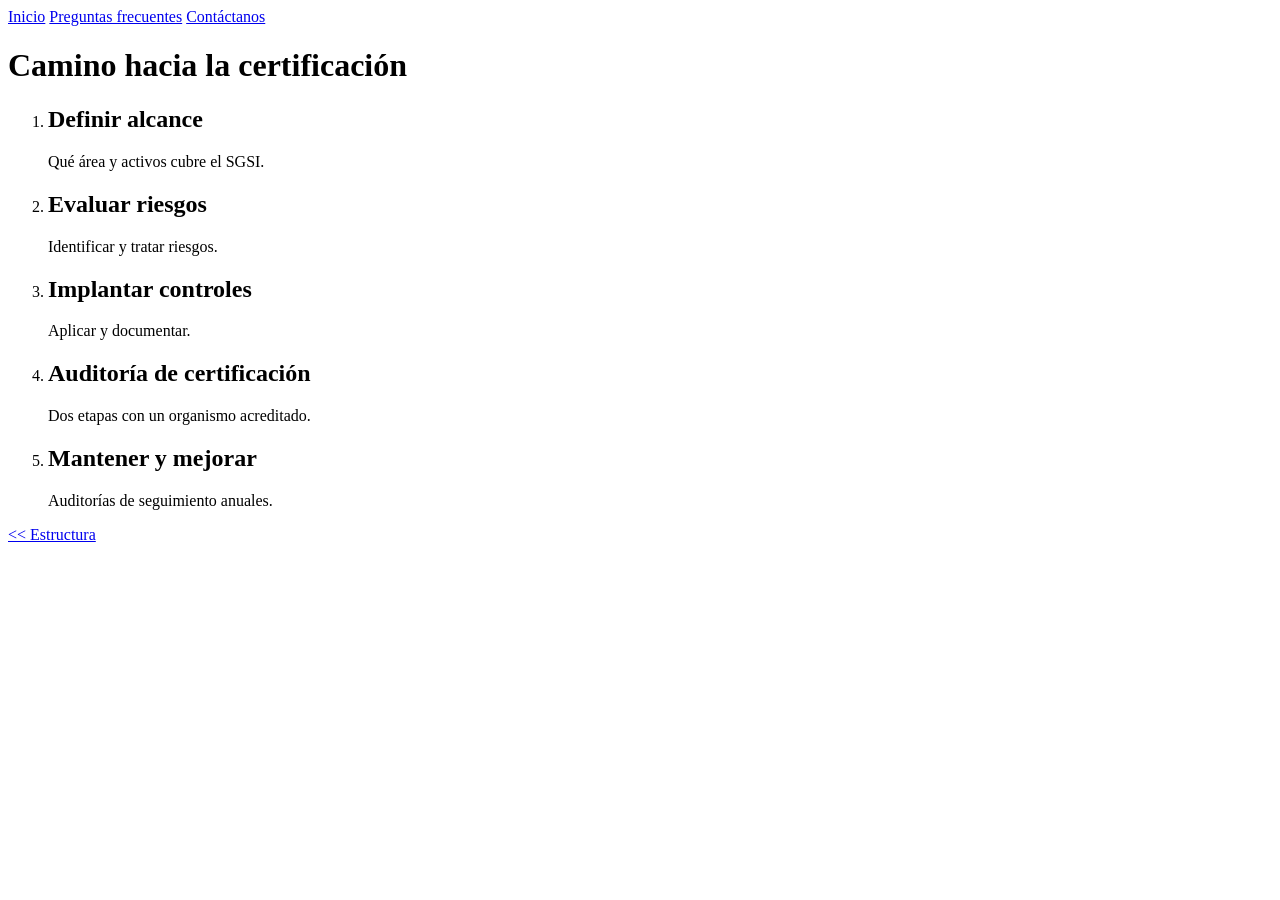
==== certificacion.html @ 2ba2bda3 "Add files via upload" ====
<!DOCTYPE html>
<html lang="es">
<head>
  <meta charset="UTF-8">
  <meta name="viewport" content="width=device-width, initial-scale=1.0">
  <title>Certificación | ISO/IEC 27001</title>
</head>
<body>
  <header>
    <nav>
      <a href="index.html">Inicio</a>
      <a href="preguntas-frecuentes.html">Preguntas frecuentes</a>
      <a href="contacto.html">Contáctanos</a>
    </nav>
  </header>

  <main>
    <h1>Camino hacia la certificación</h1>

    <ol>
      <li>
        <h2>Definir alcance</h2>
        <p>Qué área y activos cubre el SGSI.</p>
      </li>
      <li>
        <h2>Evaluar riesgos</h2>
        <p>Identificar y tratar riesgos.</p>
      </li>
      <li>
        <h2>Implantar controles</h2>
        <p>Aplicar y documentar.</p>
      </li>
      <li>
        <h2>Auditoría de certificación</h2>
        <p>Dos etapas con un organismo acreditado.</p>
      </li>
      <li>
        <h2>Mantener y mejorar</h2>
        <p>Auditorías de seguimiento anuales.</p>
      </li>
    </ol>
  </main>

  <footer>
    <a href="estructura.html">&lt;&lt; Estructura</a>
  </footer>
</body>
</html>
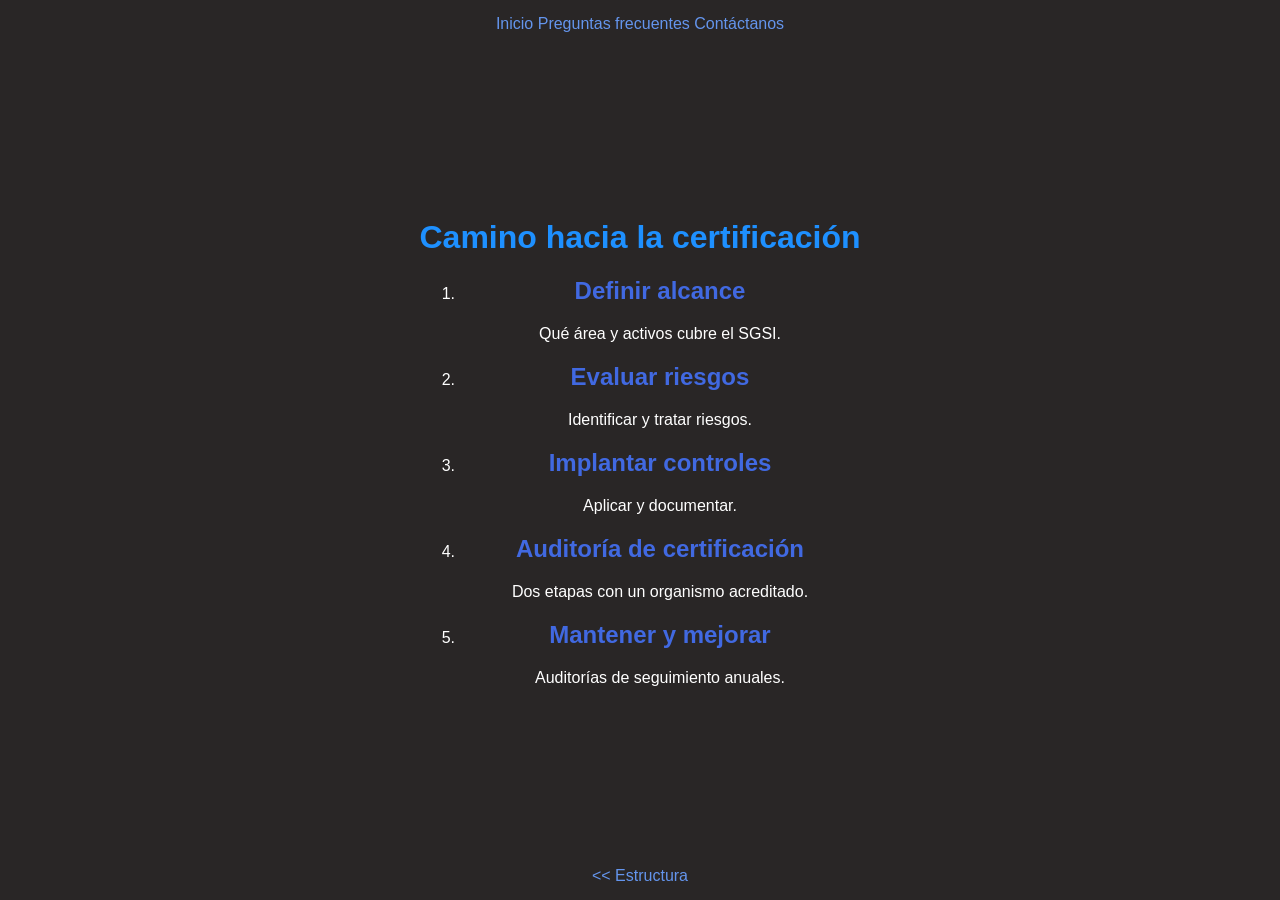
==== commit aee6cecb: "Add files via upload" ====
--- a/certificacion.html
+++ b/certificacion.html
@@ -4,6 +4,7 @@
   <meta charset="UTF-8">
   <meta name="viewport" content="width=device-width, initial-scale=1.0">
   <title>Certificación | ISO/IEC 27001</title>
+  <link rel="stylesheet" href="css\proyecto.css">
 </head>
 <body>
   <header>
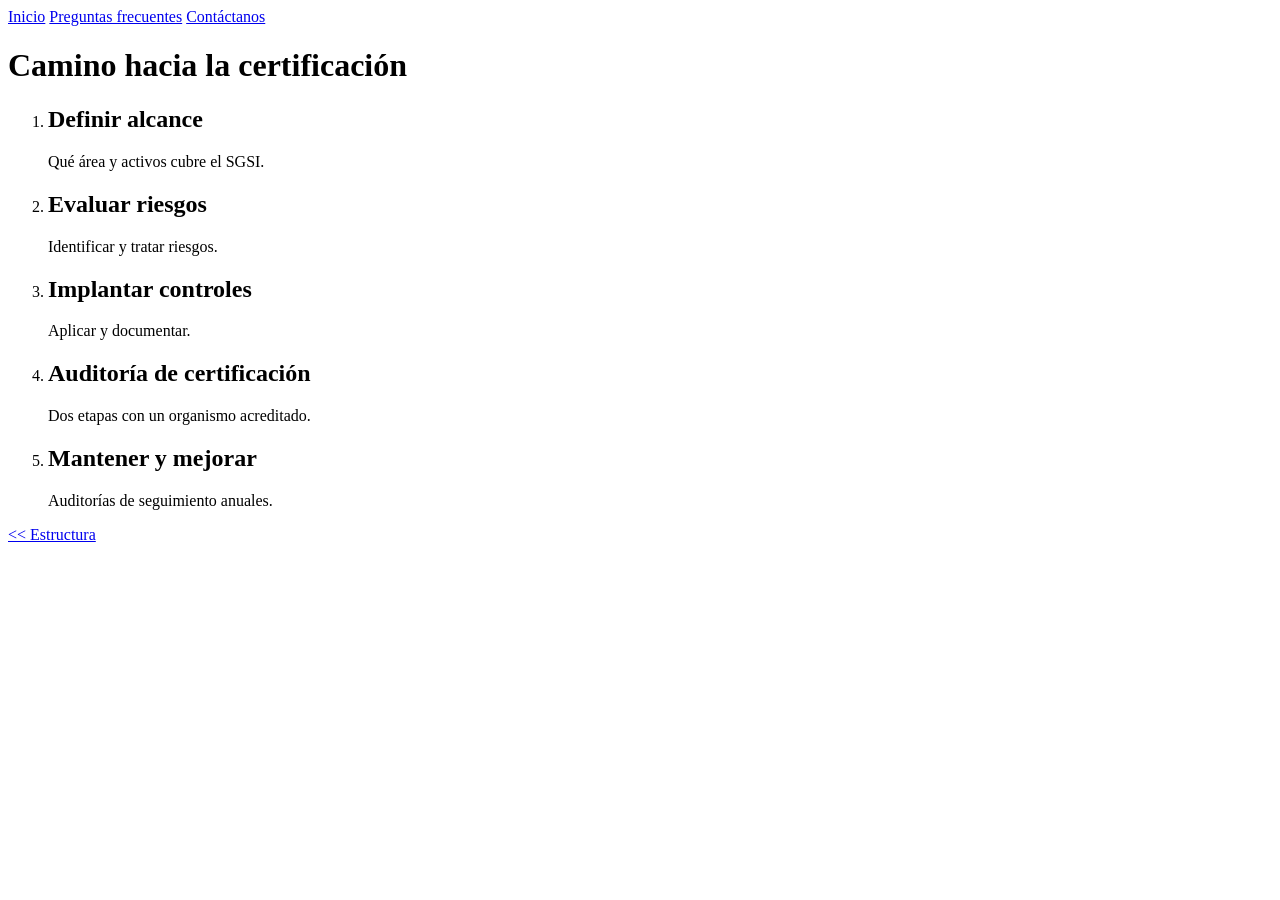
==== commit 5b6641a6: "Add files via upload" ====
--- a/certificacion.html
+++ b/certificacion.html
@@ -4,7 +4,7 @@
   <meta charset="UTF-8">
   <meta name="viewport" content="width=device-width, initial-scale=1.0">
   <title>Certificación | ISO/IEC 27001</title>
-  <link rel="stylesheet" href="css\proyecto.css">
+  <link rel="stylesheet" href="css\certificacion.css">
 </head>
 <body>
   <header>
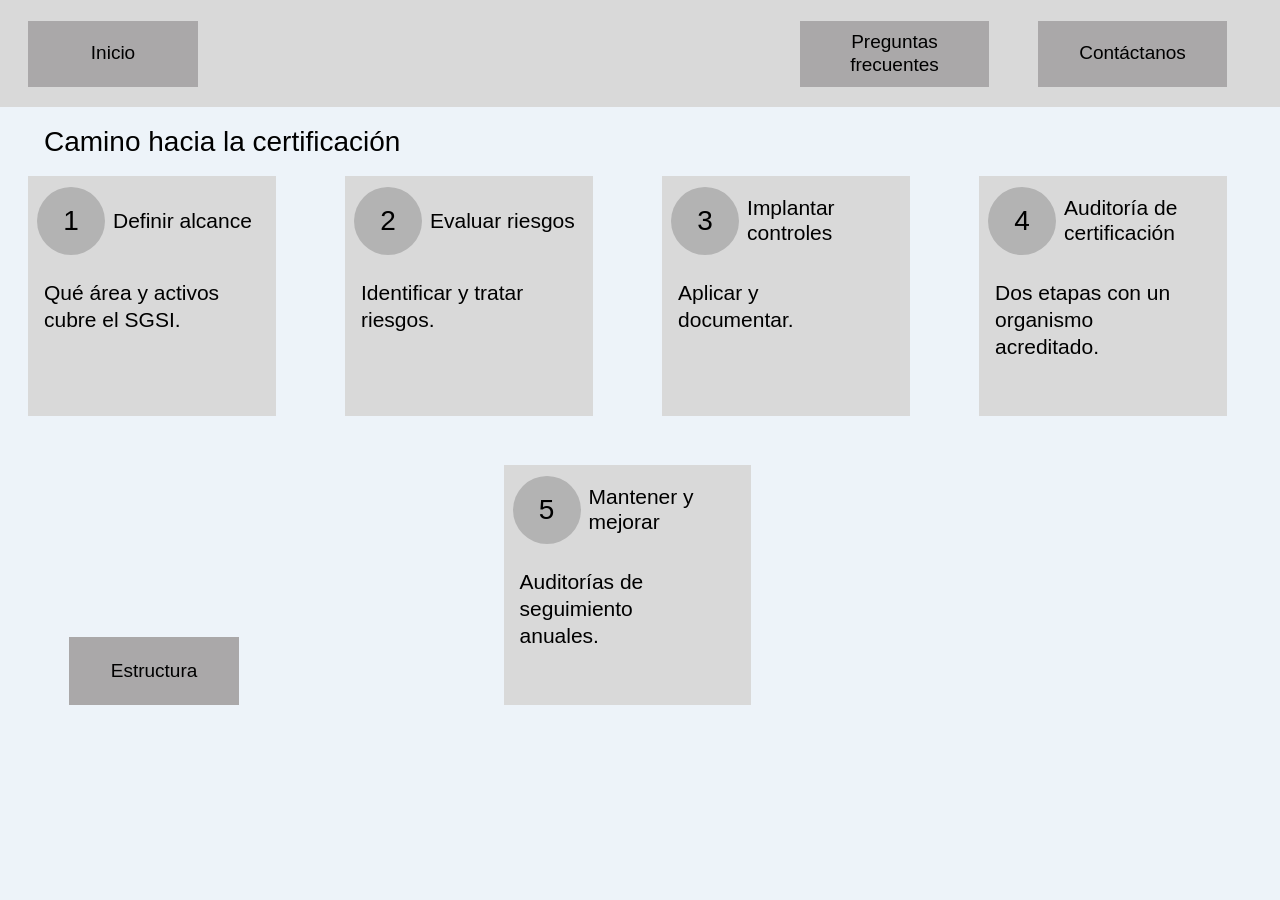
==== commit 0df2d624: "Add files via upload" ====
--- a/certificacion.html
+++ b/certificacion.html
@@ -5,6 +5,7 @@
   <meta name="viewport" content="width=device-width, initial-scale=1.0">
   <title>Certificación | ISO/IEC 27001</title>
   <link rel="stylesheet" href="css\certificacion.css">
+  <script src="javascript/script.js" defer></script>
 </head>
 <body>
   <header>
@@ -43,7 +44,7 @@
   </main>
 
   <footer>
-    <a href="estructura.html">&lt;&lt; Estructura</a>
+    <a href="estructura.html">Estructura</a>
   </footer>
 </body>
 </html>
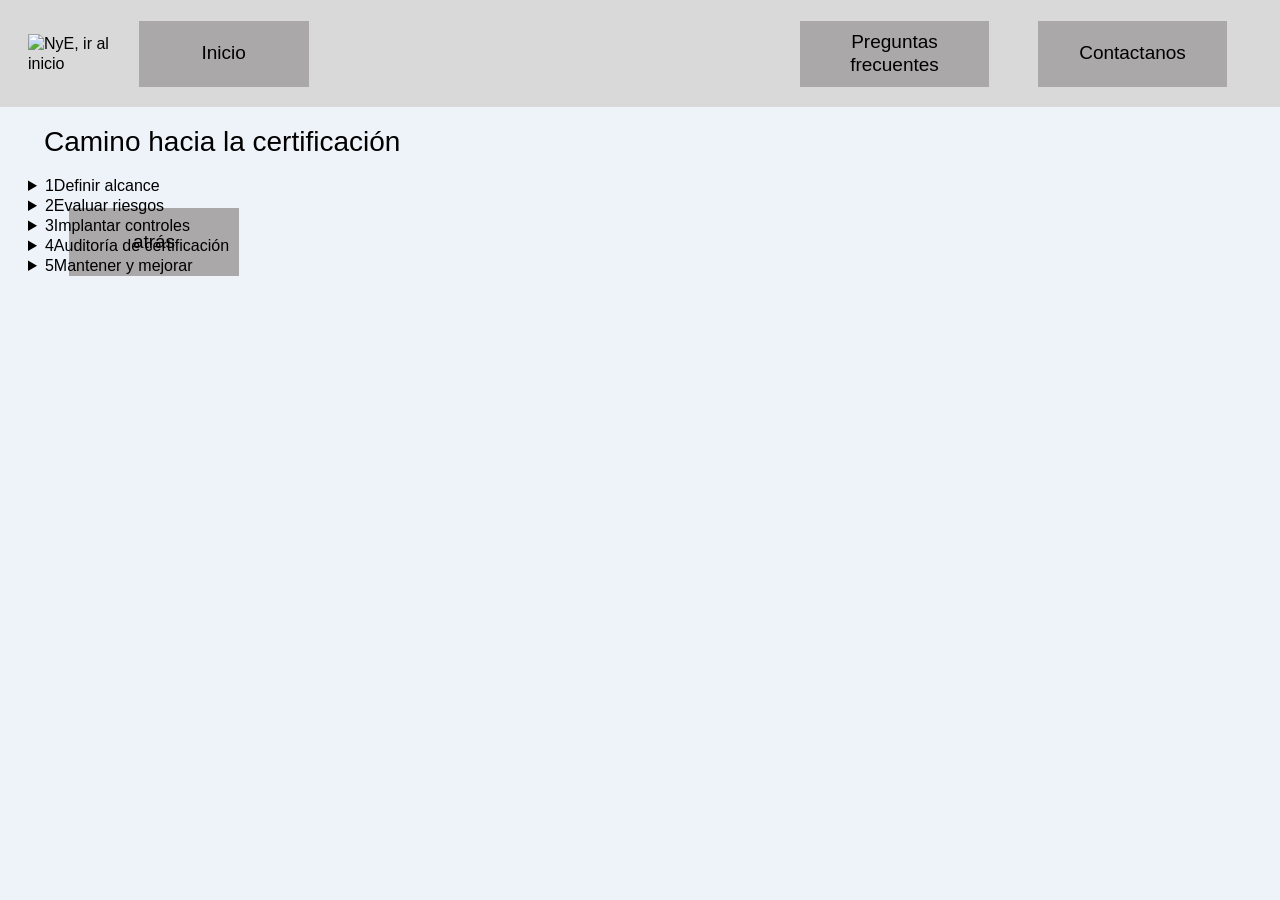
==== commit 59d9b5fd: "Add files via upload" ====
--- a/certificacion.html
+++ b/certificacion.html
@@ -5,46 +5,52 @@
   <meta name="viewport" content="width=device-width, initial-scale=1.0">
   <title>Certificación | ISO/IEC 27001</title>
   <link rel="stylesheet" href="css\certificacion.css">
-  <script src="javascript/script.js" defer></script>
+  <script src="script.js" defer></script>
 </head>
 <body>
   <header>
+    <a class="logo" href="index.html"><img src="css/img/logo.png" alt="NyE, ir al inicio"></a>
     <nav>
       <a href="index.html">Inicio</a>
       <a href="preguntas-frecuentes.html">Preguntas frecuentes</a>
-      <a href="contacto.html">Contáctanos</a>
+      <a href="contacto.html">Contactanos</a>
     </nav>
   </header>
 
   <main>
     <h1>Camino hacia la certificación</h1>
 
-    <ol>
-      <li>
-        <h2>Definir alcance</h2>
-        <p>Qué área y activos cubre el SGSI.</p>
-      </li>
-      <li>
-        <h2>Evaluar riesgos</h2>
-        <p>Identificar y tratar riesgos.</p>
-      </li>
-      <li>
-        <h2>Implantar controles</h2>
-        <p>Aplicar y documentar.</p>
-      </li>
-      <li>
-        <h2>Auditoría de certificación</h2>
-        <p>Dos etapas con un organismo acreditado.</p>
-      </li>
-      <li>
-        <h2>Mantener y mejorar</h2>
-        <p>Auditorías de seguimiento anuales.</p>
-      </li>
-    </ol>
+    <section class="pasos">
+      <div>
+        <details>
+          <summary><span class="num">1</span>Definir alcance</summary>
+          <p>Se decide qué áreas, procesos, ubicaciones y activos de información cubrirá el SGSI y cuáles quedan fuera. El alcance debe quedar documentado y considerar el contexto de la organización y las expectativas de las partes interesadas.</p>
+        </details>
+        <details>
+          <summary><span class="num">2</span>Evaluar riesgos</summary>
+          <p>Se identifican los activos, las amenazas y las vulnerabilidades, y se valora la probabilidad y el impacto de cada riesgo. Luego se decide cómo tratarlo (reducirlo, evitarlo, transferirlo o aceptarlo) y se elabora el plan de tratamiento.</p>
+        </details>
+        <details>
+          <summary><span class="num">3</span>Implantar controles</summary>
+          <p>Se aplican los controles elegidos para tratar los riesgos y se documentan las políticas, procedimientos y registros. También se capacita al personal y se hacen auditorías internas y una revisión por la dirección antes de pedir la certificación.</p>
+        </details>
+        <details>
+          <summary><span class="num">4</span>Auditoría de certificación</summary>
+          <p>La realiza un organismo de certificación acreditado en dos etapas: primero se revisa la documentación y la preparación, y luego se comprueba en la práctica que el SGSI funciona. Si todo es conforme, se emite el certificado.</p>
+        </details>
+      </div>
+
+      <div>
+        <details>
+          <summary><span class="num">5</span>Mantener y mejorar</summary>
+          <p>Después de certificarse, el organismo realiza auditorías de seguimiento anuales y, al cumplirse el ciclo de tres años, una recertificación. La organización debe seguir corrigiendo desviaciones y mejorando su SGSI de forma continua.</p>
+        </details>
+      </div>
+    </section>
   </main>
 
   <footer>
-    <a href="estructura.html">Estructura</a>
+    <a class="atras" href="saber-mas.html">atrás</a>
   </footer>
 </body>
 </html>
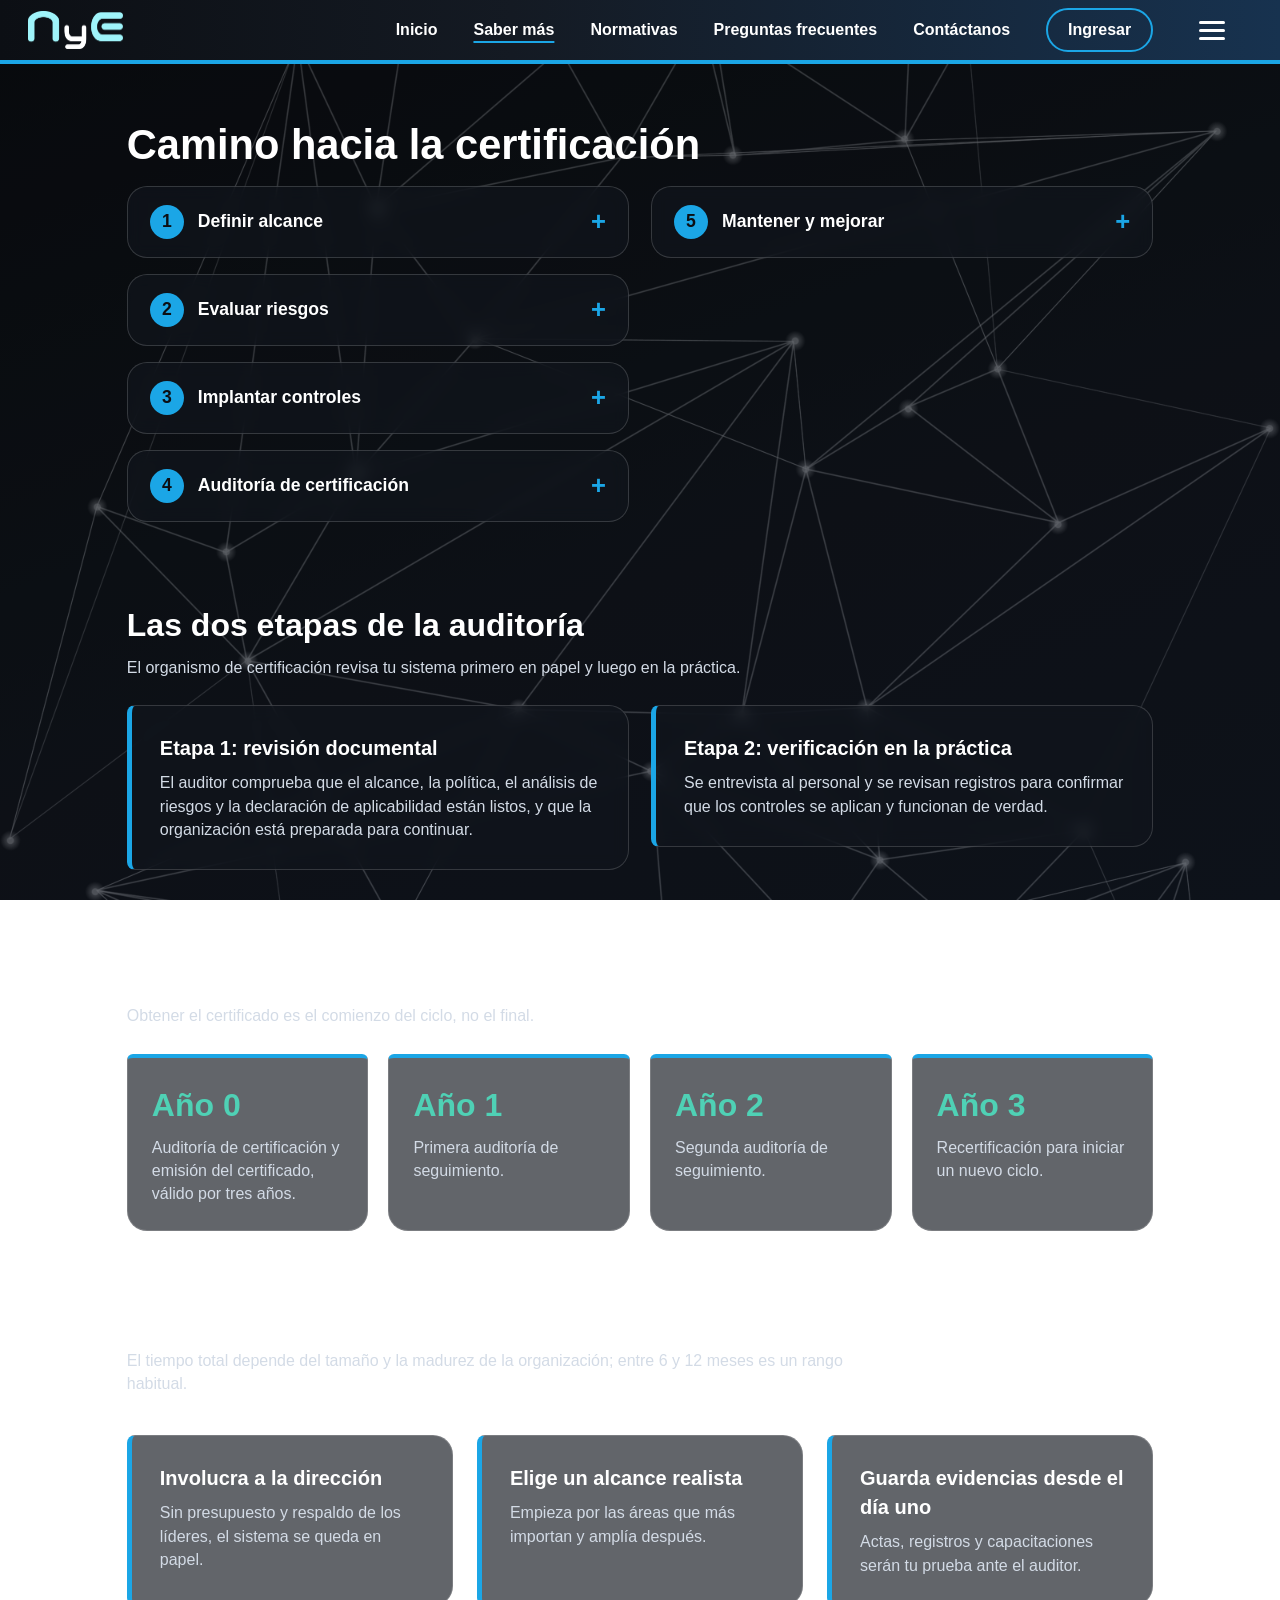
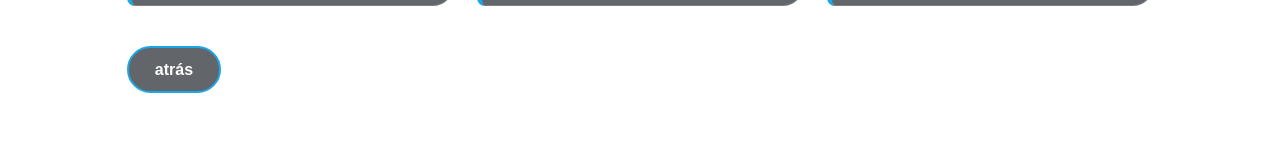
==== commit 29b3596e: "Add files via upload" ====
--- a/certificacion.html
+++ b/certificacion.html
@@ -4,16 +4,21 @@
   <meta charset="UTF-8">
   <meta name="viewport" content="width=device-width, initial-scale=1.0">
   <title>Certificación | ISO/IEC 27001</title>
-  <link rel="stylesheet" href="css\certificacion.css">
-  <script src="script.js" defer></script>
+  <link rel="stylesheet" href="css/sitio.css">
+  <link rel="stylesheet" href="css/efectos.css">
 </head>
-<body>
+<body class="pg-certificacion">
+  <div class="precarga" aria-hidden="true"><span></span></div>
   <header>
     <a class="logo" href="index.html"><img src="css/img/logo.png" alt="NyE, ir al inicio"></a>
     <nav>
       <a href="index.html">Inicio</a>
+      <a href="saber-mas.html" class="actual">Saber más</a>
+      <a href="normativas.html">Normativas</a>
       <a href="preguntas-frecuentes.html">Preguntas frecuentes</a>
-      <a href="contacto.html">Contactanos</a>
+      <a href="contacto.html">Contáctanos</a>
+      <a class="acceso" href="login.html">Ingresar</a>
+    <button class="menu-btn" type="button" aria-label="Abrir menú" aria-expanded="false" aria-controls="menu"><span></span><span></span><span></span></button>
     </nav>
   </header>
 
@@ -47,10 +52,52 @@
         </details>
       </div>
     </section>
+  
+    <section class="sec">
+      <h2>Las dos etapas de la auditoría</h2>
+      <p>El organismo de certificación revisa tu sistema primero en papel y luego en la práctica.</p>
+      <div class="clausulas">
+        <article class="pilar-card"><h3>Etapa 1: revisión documental</h3><p>El auditor comprueba que el alcance, la política, el análisis de riesgos y la declaración de aplicabilidad están listos, y que la organización está preparada para continuar.</p></article>
+        <article class="pilar-card"><h3>Etapa 2: verificación en la práctica</h3><p>Se entrevista al personal y se revisan registros para confirmar que los controles se aplican y funcionan de verdad.</p></article>
+      </div>
+    </section>
+
+    <section class="sec">
+      <h2>Tu certificado a lo largo de tres años</h2>
+      <p>Obtener el certificado es el comienzo del ciclo, no el final.</p>
+      <ol class="linea">
+        <li><b>Año 0</b><span>Auditoría de certificación y emisión del certificado, válido por tres años.</span></li>
+        <li><b>Año 1</b><span>Primera auditoría de seguimiento.</span></li>
+        <li><b>Año 2</b><span>Segunda auditoría de seguimiento.</span></li>
+        <li><b>Año 3</b><span>Recertificación para iniciar un nuevo ciclo.</span></li>
+      </ol>
+    </section>
+
+    <section class="sec">
+      <h2>Consejos para llegar preparado</h2>
+      <p>El tiempo total depende del tamaño y la madurez de la organización; entre 6 y 12 meses es un rango habitual.</p>
+      <div class="pillars-section">
+        <article class="pilar-card"><h3>Involucra a la dirección</h3><p>Sin presupuesto y respaldo de los líderes, el sistema se queda en papel.</p></article>
+        <article class="pilar-card"><h3>Elige un alcance realista</h3><p>Empieza por las áreas que más importan y amplía después.</p></article>
+        <article class="pilar-card"><h3>Guarda evidencias desde el día uno</h3><p>Actas, registros y capacitaciones serán tu prueba ante el auditor.</p></article>
+      </div>
+    </section>
   </main>
 
   <footer>
     <a class="atras" href="saber-mas.html">atrás</a>
   </footer>
+<div class="menu-pantalla" id="menu" aria-hidden="true">
+    <ol>
+      <li style="--i:0"><a href="index.html">Inicio</a></li>
+      <li style="--i:1"><a href="saber-mas.html">Saber más</a></li>
+      <li style="--i:2"><a href="normativas.html">Normativas</a></li>
+      <li style="--i:3"><a href="preguntas-frecuentes.html">Preguntas frecuentes</a></li>
+      <li style="--i:4"><a href="contacto.html">Contáctanos</a></li>
+      <li style="--i:5"><a href="login.html">Ingresar</a></li>
+    </ol>
+    <p>NyE.of.cybersecurity</p>
+  </div>
+  <script src="js/efectos.js"></script>
 </body>
 </html>
--- a/css/sitio.css
+++ b/css/sitio.css
@@ -0,0 +1,266 @@
+/* sitio.css -> estilo común de todas las páginas internas de NyE.
+   Cada página elige su imagen de fondo con la clase del <body> (pg-...). */
+
+:root {
+  --img: url("img/puntos2.png");
+  --filtro: invert(1);
+  --op: .35;
+  --tam: cover;
+  --azul-noche: #0c0f14;
+  --azul-medio: #141a23;
+  --azul-claro: #17324f;
+  --cian: #1ba6e6;
+  --texto-suave: #8fa0b5;
+  --cristal: rgba(18,22,29, 0.66);
+  --borde: rgba(255, 255, 255, 0.16);
+}
+
+* { box-sizing: border-box; margin: 0; padding: 0; }
+
+html { background: linear-gradient(160deg, #0c0f14 0%, #141a23 60%, #141c28 100%) fixed; }
+
+body {
+  min-height: 100vh;
+  display: flex;
+  flex-direction: column;
+  font-family: "Fira Sans", "Mukta", "Segoe UI", Roboto, Arial, sans-serif;
+  color: #fff;
+  line-height: 1.45;
+}
+
+/* ===== Fondos de imagen ===== */
+body::before,
+body::after { content: ""; position: fixed; inset: 0; z-index: -1; pointer-events: none; }
+body::before {
+  background: var(--img) var(--pos, center) / var(--tam, cover) no-repeat;
+  filter: var(--filtro, none);
+  opacity: var(--op, 1);
+}
+body::after { background: var(--velo, transparent); }
+
+
+a { color: inherit; text-decoration: none; }
+:focus-visible { outline: 3px solid var(--cian); outline-offset: 3px; }
+
+/* ===== Encabezado (igual que la portada) ===== */
+header {
+  position: sticky;
+  top: 0;
+  z-index: 10;
+  display: flex;
+  align-items: center;
+  justify-content: space-between;
+  gap: 20px;
+  min-height: 64px;
+  padding: 6px 3.5% 6px 2.2%;
+  background: linear-gradient(90deg, var(--azul-noche) 0%, var(--azul-medio) 40%, var(--azul-claro) 100%);
+  border-bottom: 4px solid var(--cian);
+}
+.logo { display: block; line-height: 0; }
+.logo img { display: block; height: 38px; width: auto; }
+nav { display: flex; flex-wrap: wrap; align-items: center; gap: clamp(16px, 3vw, 36px); }
+nav a { font-weight: 700; }
+nav a:hover, nav a.actual { text-decoration: underline; text-underline-offset: 6px; text-decoration-thickness: 2px; text-decoration-color: var(--cian); }
+nav a.acceso { padding: 8px 20px; border: 2px solid var(--cian); border-radius: 999px; text-decoration: none; }
+nav a.acceso:hover { background: var(--cian); }
+
+/* ===== Contenedor y tarjetas de cristal ===== */
+main { flex: 1; width: 100%; max-width: 1180px; margin: 0 auto; padding: 56px 6% 30px; }
+h1 { font-size: clamp(1.8rem, 3.6vw, 2.6rem); line-height: 1.2; margin-bottom: 16px; }
+h2 { font-size: 1.5rem; margin-bottom: 12px; }
+main > p { color: #d3dbe6; font-size: 1.15rem; margin-bottom: 30px; max-width: 46rem; }
+
+.tarjeta-info, .content-box, .pilar-card, details, .contact-card, .video-placeholder, .pg-registro aside, .pg-registro section, .pg-contacto main > section {
+  background: var(--cristal);
+  border: 1px solid var(--borde);
+  border-radius: 20px;
+  backdrop-filter: blur(8px);
+  -webkit-backdrop-filter: blur(8px);
+}
+
+/* ===== Saber más ===== */
+.pg-saber main { display: grid; grid-template-columns: 1.2fr .8fr; align-items: center; gap: 50px; padding-top: 80px; }
+.tarjeta-info { padding: 48px 44px; }
+.tarjeta-info h1 { margin-bottom: 24px; }
+.tarjeta-info p { font-size: 1.2rem; color: #d3dbe6; }
+.nav-botones ul { list-style: none; display: flex; flex-direction: column; gap: 26px; align-items: center; }
+.btn-azul {
+  display: flex; align-items: center; justify-content: center;
+  width: min(100%, 280px); height: 66px;
+  font-size: 1.35rem; font-weight: 700;
+  background: linear-gradient(to bottom, #1c232d, #12171e);
+  border: 2px solid var(--cian); border-radius: 999px;
+  transition: background .2s;
+}
+.btn-azul:hover { background: var(--cian); color: var(--azul-noche); }
+
+/* ===== ¿Qué es? ===== */
+.hero-section { display: grid; grid-template-columns: 1.1fr .9fr; gap: 40px; align-items: center; }
+.content-box { padding: 40px; }
+.content-box p { font-size: 1.15rem; color: #d3dbe6; }
+.video-link { display: block; }
+.video-placeholder { display: grid; place-items: center; min-height: 260px; border-style: dashed; color: var(--texto-suave); }
+.pillars-section { display: grid; grid-template-columns: repeat(3, 1fr); gap: 24px; margin-top: 40px; }
+.pilar-card { padding: 28px; border-left: 5px solid var(--cian); border-radius: 8px 20px 20px 8px; }
+.pilar-card p { color: #d3dbe6; }
+
+/* ===== Estructura, certificación, preguntas: acordeones ===== */
+.clausulas, .pasos { display: grid; grid-template-columns: 1fr 1fr; gap: 0 22px; align-items: start; }
+details { margin-bottom: 16px; }
+summary { display: flex; align-items: center; gap: 14px; padding: 18px 22px; font-weight: 700; font-size: 1.1rem; cursor: pointer; list-style: none; }
+summary::-webkit-details-marker { display: none; }
+summary::after { content: "+"; margin-left: auto; font-size: 1.6rem; line-height: 1; color: var(--cian); }
+details[open] summary::after { content: "\2013"; }
+details[open] { border-color: var(--cian); }
+details p { padding: 0 22px 20px; color: #d3dbe6; }
+.num { display: grid; place-items: center; flex: none; width: 34px; height: 34px; border-radius: 50%; background: var(--cian); color: var(--azul-noche); }
+.pg-preguntas main section { max-width: 860px; margin: 0 auto; }
+
+/* ===== Formularios (contacto y registro) ===== */
+.pg-contacto main { display: grid; grid-template-columns: 1.1fr .9fr; gap: 40px; align-items: start; }
+.pg-contacto main > section, .pg-registro section { padding: 40px; }
+.pg-contacto section > p { color: #d3dbe6; margin-bottom: 24px; }
+form > div { margin-bottom: 18px; }
+label { display: block; margin-bottom: 6px; font-weight: 700; }
+label span { color: #ff9a9a; margin-left: 3px; }
+input[type="text"], input[type="email"], input[type="password"], textarea {
+  display: block; width: 100%; padding: 13px 18px;
+  background: rgba(24,29,38, .75); border: 1px solid #2a3342; border-radius: 14px;
+  color: #fff; font: inherit;
+}
+textarea { min-height: 140px; resize: vertical; }
+input:focus, textarea:focus { outline: none; border-color: #00d2ff; box-shadow: 0 0 8px rgba(0, 210, 255, .5); }
+form > div:has(input[type="checkbox"]) { display: flex; align-items: center; gap: 10px; }
+form > div:has(input[type="checkbox"]) label { margin: 0; font-weight: 400; }
+input[type="checkbox"] { width: 20px; height: 20px; accent-color: var(--cian); }
+form button {
+  padding: 13px 32px; background: var(--cian); color: var(--azul-noche);
+  border: 2px solid var(--cian); border-radius: 999px; font: inherit; font-weight: 700; cursor: pointer;
+}
+form button:hover { background: #4cc0f5; border-color: #4cc0f5; }
+
+.contact-card { padding: 28px 30px; }
+.contact-card ul { list-style: none; }
+.contact-card li { padding: 12px 0; overflow-wrap: anywhere; }
+.contact-card li + li { border-top: 1px solid var(--borde); }
+.contact-card a:hover { text-decoration: underline; }
+.pg-contacto aside h2 { margin-bottom: 16px; }
+
+.pg-registro main { display: grid; grid-template-columns: .7fr 1.3fr; gap: 40px; align-items: center; padding-top: 70px; }
+.pg-registro aside { padding: 36px 28px; text-align: center; }
+.pg-registro aside p { margin-bottom: 18px; color: var(--texto-suave); }
+.pg-registro aside a { display: inline-block; padding: 11px 28px; border: 2px solid var(--cian); border-radius: 999px; font-weight: 700; }
+.pg-registro aside a:hover { background: var(--cian); color: var(--azul-noche); }
+.redes { display: flex; gap: 14px; margin-bottom: 12px; }
+.redes button { display: grid; place-items: center; width: 52px; height: 52px; padding: 0; background: #fff; border: 0; border-radius: 50%; cursor: pointer; }
+.redes img { width: 26px; height: 26px; object-fit: contain; }
+.pg-registro section > p { color: var(--texto-suave); margin-bottom: 26px; }
+
+/* ===== Pie con botón "atrás" ===== */
+footer { width: 100%; max-width: 1180px; margin: 0 auto; padding: 10px 6% 50px; }
+footer a { display: inline-block; padding: 10px 26px; border: 2px solid var(--cian); border-radius: 999px; font-weight: 700; background: var(--cristal); }
+footer a:hover { background: var(--cian); color: var(--azul-noche); }
+
+/* ===== Responsivo ===== */
+@media (max-width: 860px) {
+  header { position: static; flex-wrap: wrap; justify-content: center; padding: 10px; }
+  .pg-saber main, .pg-contacto main, .pg-registro main, .hero-section, .pillars-section, .clausulas, .pasos { grid-template-columns: 1fr; }
+  .tarjeta-info, .content-box, .pg-contacto main > section, .pg-registro section { padding: 30px 24px; }
+  main { padding-top: 36px; }
+}
+@media (prefers-reduced-motion: reduce) { .btn-azul { transition: none; } }
+
+/* ===== Normativas ===== */
+.sec { margin-top: 64px; }
+.sec > h2 { font-size: clamp(1.5rem, 2.6vw, 2rem); margin-bottom: 8px; }
+.sec > p { color: #d3dbe6; margin-bottom: 26px; max-width: 46rem; }
+.linea, .temas, .ciclo { display: grid; grid-template-columns: repeat(4, 1fr); gap: 20px; list-style: none; }
+.linea li, .temas li, .ciclo li { padding: 24px; background: var(--cristal); border: 1px solid var(--borde); border-radius: 20px; backdrop-filter: blur(8px); -webkit-backdrop-filter: blur(8px); }
+.linea li { border-top: 4px solid var(--cian); border-radius: 6px 6px 20px 20px; }
+.linea b { display: block; margin-bottom: 8px; font-size: 2rem; color: var(--cian); }
+.linea span, .temas p, .ciclo p { color: #d3dbe6; }
+.temas strong { display: block; font-size: 3rem; line-height: 1; color: var(--cian); }
+.barra { height: 6px; margin: 14px 0; background: rgba(255,255,255,.15); border-radius: 3px; overflow: hidden; }
+.barra i { display: block; width: var(--w); height: 100%; background: var(--cian); }
+.temas h3, .ciclo h3 { margin-bottom: 8px; }
+.ciclo { counter-reset: c; }
+.ciclo li::before { counter-increment: c; content: counter(c); display: grid; place-items: center; width: 34px; height: 34px; margin-bottom: 12px; border-radius: 50%; background: var(--cian); color: var(--azul-noche); font-weight: 700; }
+.normas { list-style: none; counter-reset: n; border-top: 1px solid var(--borde); }
+.normas li { counter-increment: n; display: grid; grid-template-columns: 64px 1fr auto; gap: 18px; align-items: center; padding: 22px 10px; border-bottom: 1px solid var(--borde); transition: padding .25s, background .25s; }
+.normas li::before { content: counter(n, decimal-leading-zero); font-size: 1.6rem; font-weight: 700; color: var(--texto-suave); transition: color .25s; }
+.normas li:hover { padding-left: 26px; background: rgba(27,166,230,.12); }
+.normas li:hover::before { color: var(--cian); }
+.normas h3 { font-size: 1.25rem; }
+.normas p { color: #d3dbe6; }
+.etiqueta { padding: 5px 14px; border: 1px solid var(--cian); border-radius: 999px; font-size: .9rem; white-space: nowrap; }
+@media (max-width: 860px) {
+  .linea, .temas, .ciclo { grid-template-columns: 1fr; }
+  .normas li { grid-template-columns: 44px 1fr; }
+  .etiqueta { grid-column: 2; justify-self: start; }
+}
+
+/* Acento secundario menta para cifras y datos */
+:root { --menta: #4fd1b5; }
+.cifras strong, .linea b, .temas strong { color: var(--menta); }
+.barra i { background: var(--menta); }
+
+/* ===== Más vida: Saber más, ilustración y bloques nuevos ===== */
+.pg-saber .tarjeta-info { position: relative; overflow: hidden; }
+.pg-saber .tarjeta-info::before { content: ""; position: absolute; top: -80px; right: -80px; width: 320px; height: 320px; background: radial-gradient(circle, rgba(27,166,230,.35), transparent 65%); animation: brillo 9s ease-in-out infinite alternate; pointer-events: none; }
+.pg-saber .tarjeta-info > * { position: relative; }
+@keyframes brillo { to { transform: translate(-90px, 120px) scale(1.2); } }
+.pg-saber main > .sec, .pg-saber main > .cta { grid-column: 1 / -1; }
+.ciclo a { display: inline-block; margin-top: 12px; color: var(--cian); font-weight: 700; }
+.ciclo a:hover { text-decoration: underline; }
+.pilar-card h3 { margin-bottom: 8px; font-size: 1.25rem; }
+.clausulas .pilar-card { margin-bottom: 16px; }
+
+.btn { display: inline-block; padding: 12px 26px; border: 2px solid var(--cian); border-radius: 999px; font-weight: 700; transition: background .2s; }
+.btn-cian { background: var(--cian); color: var(--azul-noche); }
+.btn-cian:hover { background: #4cc0f5; border-color: #4cc0f5; }
+.btn-borde:hover { background: rgba(27,166,230,.18); }
+.cta { margin-top: 64px; padding: 48px 32px; text-align: center; background: var(--cristal); border: 1px solid var(--borde); border-radius: 20px; backdrop-filter: blur(8px); -webkit-backdrop-filter: blur(8px); }
+.cta p { max-width: 34rem; margin: 8px auto 24px; color: #d3dbe6; }
+.acciones { display: flex; flex-wrap: wrap; gap: 14px; justify-content: center; }
+
+.ilustracion { display: grid; place-items: center; gap: 8px; padding: 18px; background: var(--cristal); border: 1px solid var(--borde); border-radius: 20px; backdrop-filter: blur(8px); -webkit-backdrop-filter: blur(8px); }
+.ilustracion svg { width: 100%; max-width: 420px; height: auto; }
+.ilustracion figcaption { color: var(--texto-suave); font-size: .95rem; }
+.il-tri { fill: none; stroke: var(--cian); stroke-width: 2; stroke-dasharray: 6 8; animation: fluir 8s linear infinite; }
+.il-escudo { fill: rgba(27,166,230,.14); stroke: var(--cian); stroke-width: 3; }
+.il-llave { fill: var(--menta); }
+.il-nodo { fill: var(--azul-noche); stroke: var(--menta); stroke-width: 3; transform-box: fill-box; transform-origin: center; animation: pulso 3s ease-in-out infinite; }
+.il-txt { fill: #d3dbe6; font: 600 15px "Fira Sans", "Segoe UI", sans-serif; text-anchor: middle; }
+@keyframes fluir { to { stroke-dashoffset: -56; } }
+@keyframes pulso { 50% { transform: scale(1.3); } }
+
+.contact-card + .contact-card { margin-top: 24px; }
+.contact-card h2 { font-size: 1.2rem; }
+.contact-card ol { margin-left: 22px; }
+.contact-card ol li { padding: 8px 0; border: 0; color: #d3dbe6; }
+
+@media (prefers-reduced-motion: reduce) {
+  .il-tri, .il-nodo, .pg-saber .tarjeta-info::before { animation: none; }
+}
+
+/* ===== Saber más: aprovechar el ancho y tarjetas de ruta amplias ===== */
+.pg-saber main { max-width: 1400px; padding-left: 4%; padding-right: 4%; grid-template-columns: 1fr 1fr; align-items: stretch; gap: 32px; padding-top: 56px; }
+.pg-saber .tarjeta-info { padding: 56px 52px; justify-content: center; }
+.pg-saber .tarjeta-info h1 { font-size: clamp(2rem, 3.4vw, 3rem); }
+.pg-saber .nav-botones, .pg-saber .menu-lateral { height: 100%; }
+.pg-saber .nav-botones ul { display: grid; grid-template-columns: 1fr 1fr; gap: 20px; height: 100%; align-items: stretch; }
+.pg-saber .btn-azul {
+  flex-direction: column; align-items: flex-start; justify-content: center;
+  width: 100%; height: 100%; min-height: 150px; padding: 28px 30px; gap: 8px;
+  text-align: left; border: 1px solid var(--borde); border-radius: 20px;
+  background: var(--cristal); backdrop-filter: blur(8px); -webkit-backdrop-filter: blur(8px);
+  transition: border-color .2s, transform .2s;
+}
+.pg-saber .btn-azul span { font-size: 1.5rem; line-height: 1.2; }
+.pg-saber .btn-azul small { font-size: 1rem; font-weight: 400; color: #d3dbe6; }
+.pg-saber .btn-azul:hover { background: var(--cristal); color: #fff; border-color: var(--cian); transform: translateY(-3px); }
+.pg-saber .nav-botones li { display: flex; }
+.pg-saber .sec > p { max-width: 60rem; }
+@media (max-width: 1100px) { .pg-saber main { grid-template-columns: 1fr; } }
+@media (max-width: 560px) { .pg-saber .nav-botones ul { grid-template-columns: 1fr; } .pg-saber .tarjeta-info { padding: 36px 26px; } }
+@media (prefers-reduced-motion: reduce) { .pg-saber .btn-azul { transition: none; transform: none; } }
--- a/css/efectos.css
+++ b/css/efectos.css
@@ -0,0 +1,80 @@
+/* efectos.css -> preloader, menú a pantalla completa y aparición al hacer scroll.
+   Lo usa js/efectos.js. Si el JavaScript no carga, el contenido se ve igual. */
+
+/* ===== Preloader ===== */
+.precarga {
+  position: fixed; inset: 0; z-index: 100;
+  display: grid; place-items: center;
+  background: #0c0f14;
+  transition: opacity .5s, visibility .5s;
+}
+.precarga.fuera { opacity: 0; visibility: hidden; }
+.precarga span {
+  width: 54px; height: 54px;
+  border: 4px solid rgba(27, 166, 230, .25);
+  border-top-color: #1ba6e6;
+  border-radius: 50%;
+  animation: giro .9s linear infinite;
+}
+@keyframes giro { to { transform: rotate(360deg); } }
+
+/* ===== Botón del menú ===== */
+.menu-btn { display: grid; gap: 5px; padding: 10px; background: none; border: 0; cursor: pointer; }
+.menu-btn span { display: block; width: 26px; height: 3px; background: #fff; border-radius: 2px; transition: transform .3s, opacity .3s; }
+.menu-abierto .menu-btn span:nth-child(1) { transform: translateY(8px) rotate(45deg); }
+.menu-abierto .menu-btn span:nth-child(2) { opacity: 0; }
+.menu-abierto .menu-btn span:nth-child(3) { transform: translateY(-8px) rotate(-45deg); }
+
+/* ===== Menú a pantalla completa ===== */
+.menu-abierto { overflow: hidden; }
+.menu-abierto header { z-index: 60; }
+
+.menu-pantalla {
+  position: fixed; inset: 0; z-index: 50;
+  display: flex; flex-direction: column; justify-content: center;
+  padding: 90px 10% 40px;
+  background: linear-gradient(rgba(12,15,20, .9), rgba(12,15,20, .96)), url("img/candado.jpg") center / cover;
+  clip-path: circle(0 at calc(100% - 40px) 40px);
+  visibility: hidden;
+  transition: clip-path .7s cubic-bezier(.7, 0, .2, 1), visibility 0s .7s;
+}
+.menu-abierto .menu-pantalla {
+  clip-path: circle(150% at calc(100% - 40px) 40px);
+  visibility: visible;
+  transition: clip-path .7s cubic-bezier(.7, 0, .2, 1), visibility 0s;
+}
+.menu-pantalla ol { list-style: none; counter-reset: m; }
+.menu-pantalla li {
+  counter-increment: m;
+  opacity: 0; transform: translateY(30px);
+  transition: opacity .5s, transform .5s;
+}
+.menu-abierto .menu-pantalla li { opacity: 1; transform: none; transition-delay: calc(var(--i) * 70ms + 300ms); }
+.menu-pantalla a {
+  display: inline-flex; align-items: baseline; gap: 18px;
+  padding: 6px 0;
+  font-size: clamp(2rem, 6vw, 3.8rem); font-weight: 700; line-height: 1.15;
+  transition: color .2s, transform .2s;
+}
+.menu-pantalla a::before { content: counter(m, decimal-leading-zero); font-size: 1rem; color: #1ba6e6; }
+.menu-pantalla a:hover { color: #1ba6e6; transform: translateX(14px); }
+.menu-pantalla p { margin-top: 30px; color: #8fa0b5; }
+
+/* ===== Aparición al hacer scroll ===== */
+.js .reveal { opacity: 0; transform: translateY(28px); transition: opacity .7s, transform .7s; }
+.js .reveal.visible { opacity: 1; transform: none; transition: opacity .7s, transform .7s, padding .25s, background .25s; }
+
+@media (max-width: 860px) {
+  header nav > a:not(.acceso) { display: none; }
+}
+
+@media (prefers-reduced-motion: reduce) {
+  .precarga span { animation: none; }
+  .js .reveal { opacity: 1; transform: none; transition: none; }
+  .menu-pantalla, .menu-abierto .menu-pantalla, .menu-pantalla li { transition: none; }
+}
+
+/* Acento secundario menta para cifras y datos */
+:root { --menta: #4fd1b5; }
+.cifras strong, .linea b, .temas strong { color: var(--menta); }
+.barra i { background: var(--menta); }
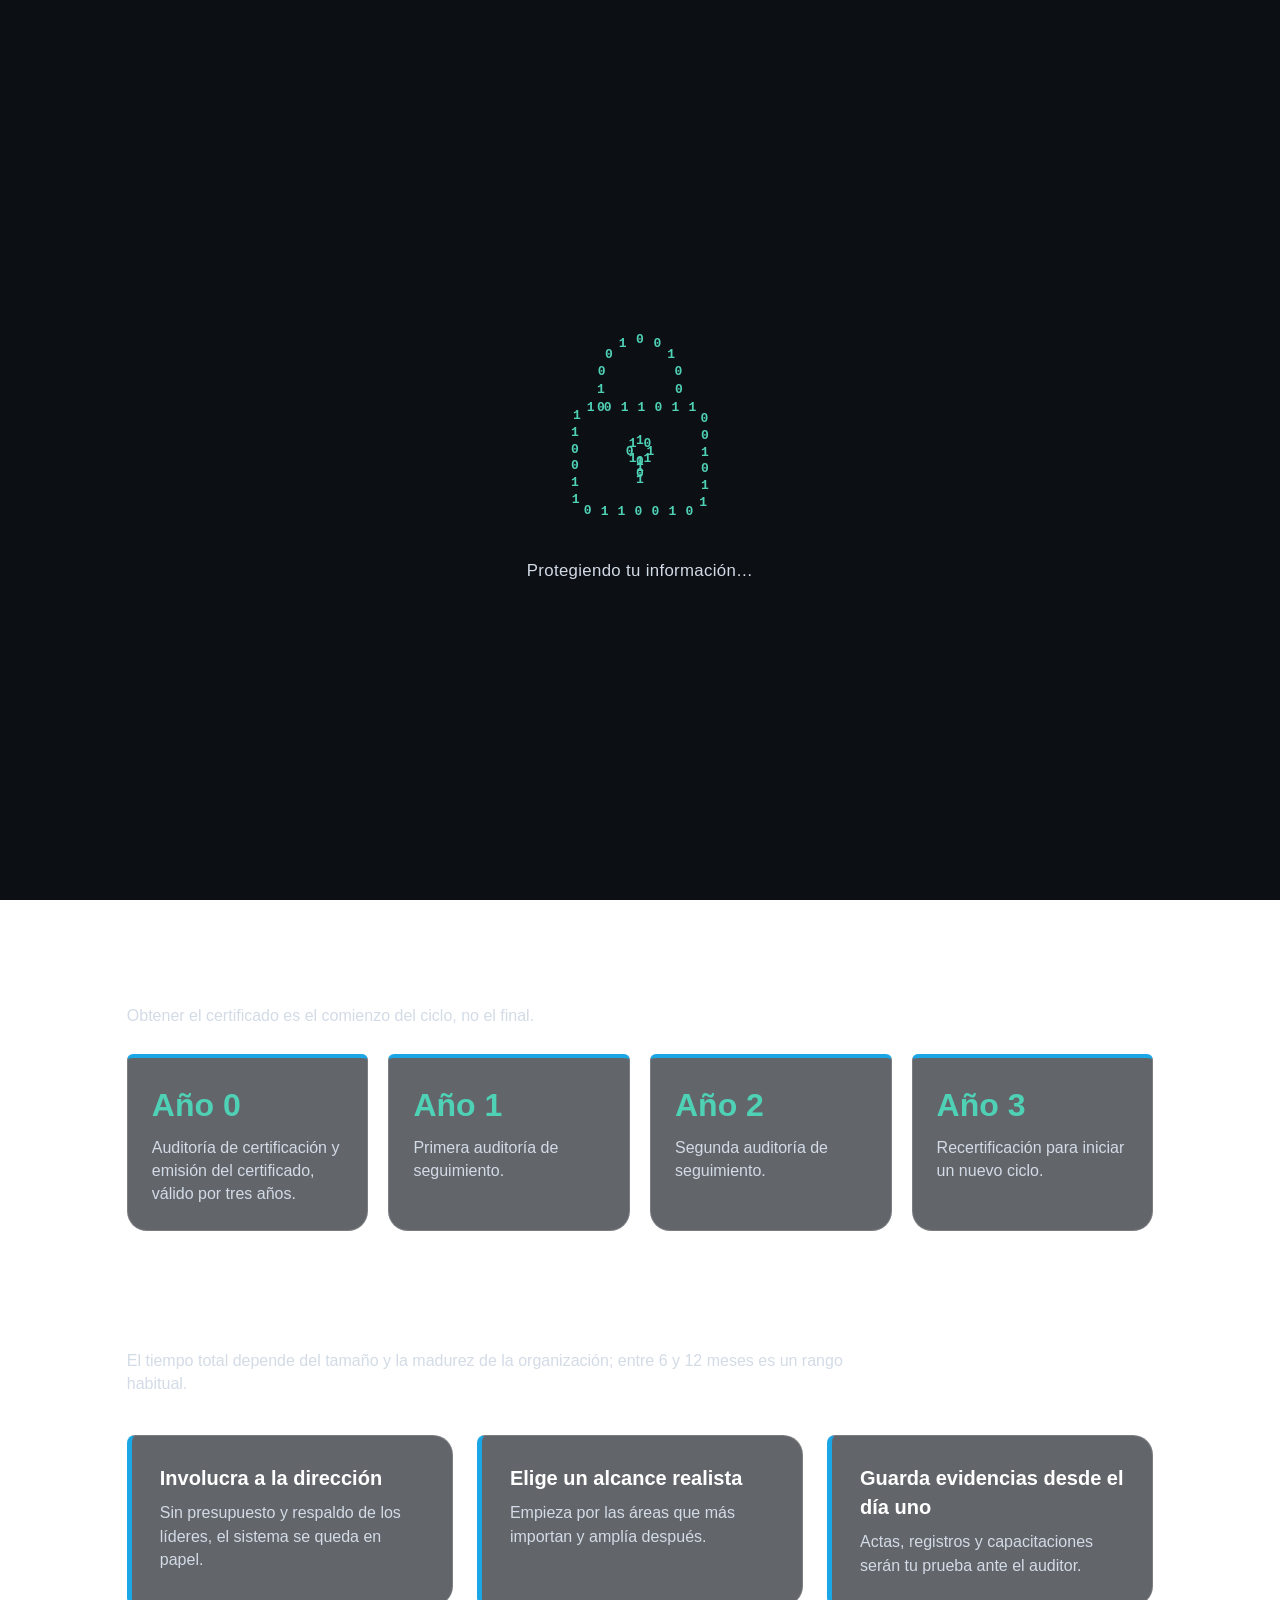
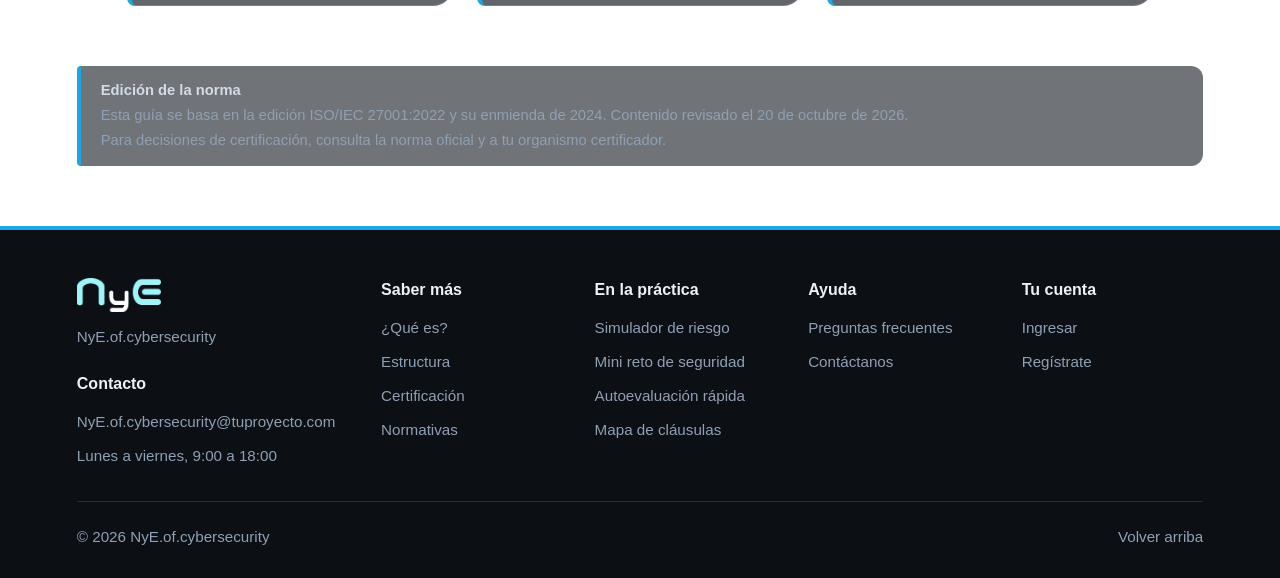
==== commit 47897689: "Add files via upload" ====
--- a/certificacion.html
+++ b/certificacion.html
@@ -6,15 +6,17 @@
   <title>Certificación | ISO/IEC 27001</title>
   <link rel="stylesheet" href="css/sitio.css">
   <link rel="stylesheet" href="css/efectos.css">
+  <link rel="stylesheet" href="css/pie.css">
 </head>
 <body class="pg-certificacion">
-  <div class="precarga" aria-hidden="true"><span></span></div>
+  <div class="precarga" aria-hidden="true"><div class="p-mitad p-arriba"></div><div class="p-mitad p-abajo"></div><div class="p-centro"><svg class="p-svg" viewBox="0 20 200 170" aria-hidden="true"><g class="p-candado"><path d="M70 90V68a30 30 0 0 1 60 0V90"/><path d="M62 90H138a12 12 0 0 1 12 12V158a12 12 0 0 1-12 12H62a12 12 0 0 1-12-12V102a12 12 0 0 1 12-12Z"/><circle cx="100" cy="124" r="8"/><path d="M100 132V150"/></g><g class="p-datos"></g></svg><p class="p-texto">Protegiendo tu información…</p></div></div>
   <header>
     <a class="logo" href="index.html"><img src="css/img/logo.png" alt="NyE, ir al inicio"></a>
     <nav>
       <a href="index.html">Inicio</a>
       <a href="saber-mas.html" class="actual">Saber más</a>
       <a href="normativas.html">Normativas</a>
+      <a href="practica.html">En la práctica</a>
       <a href="preguntas-frecuentes.html">Preguntas frecuentes</a>
       <a href="contacto.html">Contáctanos</a>
       <a class="acceso" href="login.html">Ingresar</a>
@@ -84,14 +86,28 @@
     </section>
   </main>
 
-  <footer>
-    <a class="atras" href="saber-mas.html">atrás</a>
+  <footer class="pie">
+    <div class="pie-columnas">
+      <div class="pie-marca">
+        <img class="pie-logo" src="css/img/logo.png" alt="NyE">
+        <p>NyE.of.cybersecurity</p>
+        <h3>Contacto</h3>
+        <a href="mailto:NyE.of.cybersecurity@tuproyecto.com">NyE.of.cybersecurity@tuproyecto.com</a>
+        <span>Lunes a viernes, 9:00 a 18:00</span>
+      </div>
+      <div><h3>Saber más</h3><a href="que-es.html">¿Qué es?</a><a href="estructura.html">Estructura</a><a href="certificacion.html">Certificación</a><a href="normativas.html">Normativas</a></div>
+      <div><h3>En la práctica</h3><a href="practica.html#riesgo">Simulador de riesgo</a><a href="practica.html#reto">Mini reto de seguridad</a><a href="practica.html#autoevaluacion">Autoevaluación rápida</a><a href="estructura.html#mapa">Mapa de cláusulas</a></div>
+      <div><h3>Ayuda</h3><a href="preguntas-frecuentes.html">Preguntas frecuentes</a><a href="contacto.html">Contáctanos</a></div>
+      <div><h3>Tu cuenta</h3><a href="login.html">Ingresar</a><a href="registro.html">Regístrate</a></div>
+    </div>
+    <div class="pie-base"><span>© 2026 NyE.of.cybersecurity</span><a href="#">Volver arriba</a></div>
   </footer>
 <div class="menu-pantalla" id="menu" aria-hidden="true">
     <ol>
       <li style="--i:0"><a href="index.html">Inicio</a></li>
       <li style="--i:1"><a href="saber-mas.html">Saber más</a></li>
       <li style="--i:2"><a href="normativas.html">Normativas</a></li>
+      <li style="--i:3"><a href="practica.html">En la práctica</a></li>
       <li style="--i:3"><a href="preguntas-frecuentes.html">Preguntas frecuentes</a></li>
       <li style="--i:4"><a href="contacto.html">Contáctanos</a></li>
       <li style="--i:5"><a href="login.html">Ingresar</a></li>
@@ -99,5 +115,8 @@
     <p>NyE.of.cybersecurity</p>
   </div>
   <script src="js/efectos.js"></script>
+  <script src="js/interactivo.js"></script>
+  <script src="js/idioma.js"></script>
+  <script src="js/sesion.js"></script>
 </body>
 </html>
--- a/css/sitio.css
+++ b/css/sitio.css
@@ -264,3 +264,58 @@
 @media (max-width: 1100px) { .pg-saber main { grid-template-columns: 1fr; } }
 @media (max-width: 560px) { .pg-saber .nav-botones ul { grid-template-columns: 1fr; } .pg-saber .tarjeta-info { padding: 36px 26px; } }
 @media (prefers-reduced-motion: reduce) { .pg-saber .btn-azul { transition: none; transform: none; } }
+
+/* ===== En la práctica ===== */
+.acciones.izq { justify-content: flex-start; margin-bottom: 8px; }
+.contenedor { width: 100%; max-width: 1180px; margin: 0 auto; padding: 0 6%; }
+.sgsi { display: grid; grid-template-columns: 1.1fr .9fr; gap: 32px; align-items: center; }
+.sgsi svg { display: block; width: 100%; max-width: 520px; margin: auto; }
+.nodo { cursor: pointer; }
+.nodo:focus { outline: none; }
+.nodo circle { fill: var(--azul-noche); stroke: var(--cian); stroke-width: 2.5; transition: fill .2s; }
+.nodo use { stroke: var(--cian); fill: none; stroke-width: 1.8; stroke-linecap: round; stroke-linejoin: round; }
+.nodo:hover circle, .nodo:focus-visible circle, .nodo.on circle { fill: var(--cian); }
+.nodo:hover use, .nodo:focus-visible use, .nodo.on use { stroke: var(--azul-noche); }
+.sgsi-info, .sim-controles, .sim-res, .auto { padding: 28px; background: var(--cristal); border: 1px solid var(--borde); border-radius: 20px; backdrop-filter: blur(8px); -webkit-backdrop-filter: blur(8px); }
+.sgsi-info { min-height: 190px; }
+.sgsi-info h3 { margin-bottom: 8px; font-size: 1.4rem; color: var(--menta); }
+.sgsi-info p { color: #d3dbe6; }
+
+.sim { display: grid; grid-template-columns: 1fr 1fr; gap: 24px; }
+.sim-controles label, .auto label { display: flex; align-items: flex-start; gap: 12px; margin: 0 0 16px; font-weight: 400; cursor: pointer; }
+.auto label { align-items: center; }
+.sim-controles .tx { margin: 0; color: inherit; }
+.sim-controles strong { display: block; }
+.sim-controles em { display: block; font-style: normal; font-size: .95rem; color: var(--texto-suave); }
+.sim-controles input, .auto input { flex: none; margin-top: 2px; }
+.medidor { display: grid; grid-template-columns: 100px 1fr 40px; gap: 12px; align-items: center; margin-bottom: 14px; }
+.medidor .barra { height: 10px; margin: 0; }
+.medidor .barra i, .auto .barra i { transition: width .5s; }
+.nivel { margin: 22px 0 14px; padding: 18px; text-align: center; border: 2px solid var(--menta); border-radius: 14px; transition: border-color .3s; }
+.nivel small { display: block; color: var(--texto-suave); }
+.nivel strong { font-size: 2rem; }
+.nivel[data-nivel="medio"] { border-color: #f2c14e; } .nivel[data-nivel="alto"] { border-color: #f28b4e; } .nivel[data-nivel="critico"] { border-color: #ef5b5b; }
+.sim-res p { color: #d3dbe6; }
+
+.banda-clara { margin-top: 72px; padding: 72px 0; background: #eef2f7; color: #0c0f14; }
+.banda-clara h2 { margin-bottom: 8px; color: #0c0f14; }
+.banda-clara .intro-c { max-width: 46rem; margin-bottom: 28px; color: #3b4656; }
+.banda-clara .ico { stroke: #0e6fa8; }
+.practica { display: grid; grid-template-columns: repeat(4, 1fr); gap: 20px; }
+.practica article { padding: 26px; background: #fff; border: 1px solid #d9e0ea; border-radius: 20px; }
+.practica h3 { margin: 12px 0 8px; font-size: 1.15rem; }
+.practica p { color: #3b4656; }
+
+.auto-res { margin-top: 20px; padding-top: 20px; border-top: 1px solid var(--borde); }
+.auto-res strong { font-size: 2rem; color: var(--menta); }
+.auto-res p { margin: 6px 0 16px; color: #d3dbe6; }
+.auto .barra { height: 10px; margin: 8px 0 12px; }
+#autoevaluacion { margin-bottom: 40px; }
+
+@media (max-width: 900px) { .sgsi, .sim { grid-template-columns: 1fr; } .practica { grid-template-columns: 1fr 1fr; } }
+@media (max-width: 520px) { .practica { grid-template-columns: 1fr; } .medidor { grid-template-columns: 90px 1fr 36px; } }
+
+/* ===== Saber más: iconos en las tarjetas; anclas con header fijo ===== */
+html { scroll-padding-top: 90px; }
+.pg-saber .btn-azul .ico { box-sizing: content-box; margin-bottom: 6px; padding: 9px; background: rgba(27,166,230,.12); border-radius: 12px; transition: background .2s; }
+.pg-saber .btn-azul:hover .ico { background: rgba(27,166,230,.24); }
--- a/css/efectos.css
+++ b/css/efectos.css
@@ -1,22 +1,48 @@
 /* efectos.css -> preloader, menú a pantalla completa y aparición al hacer scroll.
    Lo usa js/efectos.js. Si el JavaScript no carga, el contenido se ve igual. */
 
-/* ===== Preloader ===== */
-.precarga {
-  position: fixed; inset: 0; z-index: 100;
-  display: grid; place-items: center;
-  background: #0c0f14;
-  transition: opacity .5s, visibility .5s;
-}
-.precarga.fuera { opacity: 0; visibility: hidden; }
-.precarga span {
-  width: 54px; height: 54px;
-  border: 4px solid rgba(27, 166, 230, .25);
-  border-top-color: #1ba6e6;
-  border-radius: 50%;
-  animation: giro .9s linear infinite;
-}
-@keyframes giro { to { transform: rotate(360deg); } }
+/* ===== Intro: cifra de carga y cortinas ===== */
+.cargando { overflow: hidden; }
+.precarga { position: fixed; inset: 0; z-index: 100; pointer-events: none; }
+.p-mitad { position: absolute; left: 0; right: 0; height: 50.2%; background: #0c0f14; transition: transform .9s cubic-bezier(.77, 0, .18, 1); }
+.p-arriba { top: 0; } .p-abajo { bottom: 0; }
+.p-centro { position: absolute; inset: 0; display: grid; place-content: center; justify-items: center; gap: 22px; transition: opacity .4s, transform .4s; }
+.p-svg { width: min(260px, 62vw); height: auto; overflow: visible; }
+.p-candado * { fill: none; stroke: #1ba6e6; stroke-width: 3; stroke-linecap: round; stroke-linejoin: round; opacity: 0; transition: opacity .6s; }
+.armado .p-candado * { opacity: 1; }
+.p-datos text { font: 600 10px ui-monospace, Menlo, Consolas, monospace; fill: #8fa0b5; text-anchor: middle; dominant-baseline: central; opacity: 0; transition: transform 1.1s cubic-bezier(.6, 0, .2, 1), opacity .5s, fill .4s; }
+.p-datos.ver text { opacity: 1; }
+.p-datos text.cifrado { fill: #4fd1b5; }
+.armado .p-datos text { opacity: 0; }
+.p-texto { margin: 0; color: #d3dbe6; font-size: 1.05rem; letter-spacing: .02em; opacity: 0; animation: aparece .6s .5s forwards; }
+@keyframes aparece { to { opacity: 1; } }
+.precarga.listo .p-centro { opacity: 0; transform: translateY(-20px); }
+.precarga.fuera .p-arriba { transform: translateY(-101%); }
+.precarga.fuera .p-abajo { transform: translateY(101%); }
+@keyframes subir { from { opacity: 0; transform: translateY(16px); } }
+
+/* ===== Iconos ===== */
+.ico { width: 30px; height: 30px; stroke: var(--cian, #1ba6e6); fill: none; stroke-width: 1.8; stroke-linecap: round; stroke-linejoin: round; }
+
+/* ===== Línea de tiempo visual ===== */
+.ruta { position: relative; }
+.ruta::before, .ruta::after { content: ""; position: absolute; left: 10%; right: 10%; top: 32px; height: 3px; border-radius: 2px; }
+.ruta::before { background: rgba(255, 255, 255, .14); }
+.ruta::after { background: var(--cian, #1ba6e6); transform-origin: left; transform: scaleX(var(--prog, 0)); }
+.ruta li { padding: 0 8px; background: none; border: 0; border-radius: 0; text-align: center; }
+.ruta li::before { position: relative; z-index: 1; width: 64px; height: 64px; margin: 0 auto 22px; font-size: 1.7rem; border: 3px solid #0c0f14; box-shadow: 0 0 0 2px rgba(27, 166, 230, .5); }
+.ruta .ico { display: block; margin: 0 auto 6px; }
+.ruta h3 { margin-bottom: 6px; }
+
+/* ===== Variedad entre secciones ===== */
+.banda { margin-top: 80px; padding-bottom: 50px; background: rgba(255, 255, 255, .05); border-block: 1px solid rgba(255, 255, 255, .1); }
+.pilar .ico { margin-bottom: 10px; }
+
+/* ===== Botón de idioma ===== */
+.idioma { padding: 6px 12px; background: none; border: 1px solid rgba(255, 255, 255, .45); border-radius: 999px; color: #fff; font: inherit; font-size: .85rem; font-weight: 700; cursor: pointer; }
+.idioma:hover { background: rgba(255, 255, 255, .14); }
+
+@media (max-width: 1000px) { .ruta::before, .ruta::after { display: none; } }
 
 /* ===== Botón del menú ===== */
 .menu-btn { display: grid; gap: 5px; padding: 10px; background: none; border: 0; cursor: pointer; }
@@ -33,7 +59,7 @@
   position: fixed; inset: 0; z-index: 50;
   display: flex; flex-direction: column; justify-content: center;
   padding: 90px 10% 40px;
-  background: linear-gradient(rgba(12,15,20, .9), rgba(12,15,20, .96)), url("img/candado.jpg") center / cover;
+  background: linear-gradient(rgba(12,15,20, .9), rgba(12,15,20, .96)), url("img/candado-1600.jpg") center / cover;
   clip-path: circle(0 at calc(100% - 40px) 40px);
   visibility: hidden;
   transition: clip-path .7s cubic-bezier(.7, 0, .2, 1), visibility 0s .7s;
@@ -69,7 +95,7 @@
 }
 
 @media (prefers-reduced-motion: reduce) {
-  .precarga span { animation: none; }
+  .ruta::after { transform: scaleX(1); }
   .js .reveal { opacity: 1; transform: none; transition: none; }
   .menu-pantalla, .menu-abierto .menu-pantalla, .menu-pantalla li { transition: none; }
 }
@@ -78,3 +104,80 @@
 :root { --menta: #4fd1b5; }
 .cifras strong, .linea b, .temas strong { color: var(--menta); }
 .barra i { background: var(--menta); }
+
+
+/* ===== Pestañas (perfil, cláusulas, controles) ===== */
+.tablist { display: flex; flex-wrap: wrap; gap: 10px; margin-bottom: 18px; }
+.tab { padding: 10px 20px; background: transparent; border: 1.5px solid rgba(255, 255, 255, .22); border-radius: 999px; color: #fff; font: inherit; font-weight: 700; cursor: pointer; transition: background .2s, border-color .2s; }
+.tab:hover { border-color: #1ba6e6; }
+.tab[aria-selected="true"] { background: #1ba6e6; border-color: #1ba6e6; color: #0c0f14; }
+.panel { padding: 26px 28px; background: rgba(18, 22, 29, .72); border: 1px solid rgba(255, 255, 255, .16); border-radius: 20px; backdrop-filter: blur(8px); -webkit-backdrop-filter: blur(8px); }
+.panel[hidden], .expl p[hidden] { display: none; }
+.panel > p { margin-bottom: 14px; color: #d3dbe6; }
+.panel > p:last-child { margin-bottom: 0; }
+.panel h3 { margin-bottom: 10px; font-size: 1.3rem; color: #4fd1b5; }
+.panel strong { color: #fff; }
+.perfil .acciones, .panel .acciones { display: flex; flex-wrap: wrap; gap: 12px; margin-top: 18px; }
+.mapa .tab { min-width: 56px; }
+.nota-c { margin-top: 18px; color: #8fa0b5; }
+
+/* ===== Mini reto ===== */
+.reto { display: grid; gap: 12px; max-width: 46rem; margin-bottom: 18px; }
+.reto button { padding: 16px 20px; text-align: left; background: rgba(18, 22, 29, .72); border: 1.5px solid rgba(255, 255, 255, .16); border-radius: 14px; color: #fff; font: inherit; cursor: pointer; transition: border-color .2s; }
+.reto button:hover { border-color: #1ba6e6; }
+.reto button.elegida { border-color: #f28b4e; }
+.reto button.correcta { border-color: #4fd1b5; background: rgba(79, 209, 181, .12); }
+.expl { max-width: 46rem; color: #d3dbe6; }
+
+/* ===== Índice lateral con la sección actual (solo pantallas anchas) ===== */
+.rail { display: none; }
+@media (min-width: 1640px) {
+  .rail { display: block; position: fixed; right: 24px; top: 50%; z-index: 5; width: 190px; transform: translateY(-50%); font-size: .85rem; }
+  .pg-saber .rail { display: none; }
+  .rail b { display: block; margin-bottom: 12px; color: #8fa0b5; font-weight: 600; }
+  .rail ol { position: relative; margin: 0; padding: 0; list-style: none; border-left: 2px solid rgba(255, 255, 255, .14); }
+  .rail ol::after { content: ""; position: absolute; left: -2px; top: 0; width: 2px; height: var(--lectura, 0%); background: #1ba6e6; }
+  .rail a { display: block; padding: 6px 0 6px 14px; color: #8fa0b5; line-height: 1.3; transition: color .2s; }
+  .rail a:hover { color: #fff; }
+  .rail a.on { color: #1ba6e6; font-weight: 700; }
+}
+@media (min-width: 1900px) { .pg-saber .rail { display: block; } }
+
+/* ===== Nota de edición ===== */
+.nota-edicion { width: calc(100% - 12%); max-width: 1180px; margin: 30px auto 0; padding: 14px 20px; background: rgba(18, 22, 29, .6); border-left: 4px solid #1ba6e6; border-radius: 4px 12px 12px 4px; color: #8fa0b5; font-size: .92rem; }
+.nota-edicion strong { color: #d3dbe6; }
+.nota-edicion p { margin-top: 4px; }
+@media (prefers-reduced-motion: reduce) { .tab, .reto button { transition: none; } }
+
+/* ===== Tres pilares: selección ===== */
+.vp { cursor: pointer; transition: opacity .2s; }
+.vp circle { fill: var(--c); fill-opacity: .18; stroke: var(--c); stroke-width: 2; transition: fill-opacity .2s, stroke-width .2s; }
+.vp use { stroke: #fff; fill: none; stroke-width: 1.8; stroke-linecap: round; stroke-linejoin: round; }
+.vp:focus { outline: none; }
+.vp:hover circle, .vp:focus-visible circle { fill-opacity: .3; stroke-width: 3.5; }
+.vp:focus-visible circle { stroke: #fff; }
+.vp.sel circle { fill-opacity: .5; stroke-width: 3.5; }
+.v1, .pilar:nth-child(1) { --c: #1ba6e6; } .v2, .pilar:nth-child(2) { --c: #4fd1b5; } .v3, .pilar:nth-child(3) { --c: #b9cde6; }
+.pilar { cursor: pointer; border-left-color: var(--c); transition: opacity .2s, box-shadow .2s; }
+.pilar .ico { stroke: var(--c); }
+.pilar:hover { box-shadow: 0 0 0 1px var(--c) inset; }
+.pilar:focus-visible { outline: 3px solid #1ba6e6; outline-offset: 3px; }
+.pilar.sel { box-shadow: 0 0 0 2px var(--c) inset; }
+.hay-sel .vp:not(.sel) { opacity: .4; }
+.hay-sel .pilar:not(.sel) { opacity: .6; }
+.ejemplo { margin-top: 12px; padding-top: 12px; border-top: 1px solid rgba(255, 255, 255, .15); color: #d3dbe6; }
+.js .pilar .ejemplo { display: none; }
+.js .pilar.sel .ejemplo { display: block; }
+.venn figcaption { margin-top: 8px; text-align: center; color: #8fa0b5; font-size: .9rem; }
+
+/* ===== Invitación discreta ===== */
+.invitacion { position: fixed; right: 20px; bottom: 20px; z-index: 40; width: min(360px, calc(100vw - 24px)); padding: 18px 44px 18px 20px; background: #151a22; border: 1px solid rgba(255, 255, 255, .18); border-left: 4px solid #1ba6e6; border-radius: 14px; box-shadow: 0 12px 32px rgba(0, 0, 0, .45); color: #fff; opacity: 0; transform: translateY(16px); transition: opacity .35s, transform .35s; }
+.invitacion.ver { opacity: 1; transform: none; }
+.invitacion strong { display: block; margin-bottom: 4px; }
+.invitacion p { margin: 0 0 12px; color: #d3dbe6; font-size: .95rem; }
+.invitacion .acciones { display: flex; flex-wrap: wrap; gap: 8px; }
+.invitacion .btn { padding: 8px 16px; font-size: .9rem; }
+.inv-x { position: absolute; top: 6px; right: 8px; width: 36px; height: 36px; background: none; border: 0; color: #8fa0b5; font-size: 1.5rem; cursor: pointer; }
+.inv-x:hover { color: #fff; }
+@media (max-width: 600px) { .invitacion { left: 12px; right: 12px; bottom: 12px; width: auto; } }
+@media (prefers-reduced-motion: reduce) { .vp, .pilar, .invitacion { transition: none; } .invitacion { transform: none; } }
--- a/css/pie.css
+++ b/css/pie.css
@@ -0,0 +1,12 @@
+/* pie.css -> pie de página común a todas las páginas */
+footer.pie { width: 100%; max-width: none; margin: 60px 0 0; padding: 48px 6% 24px; background: #0c0f14; border-top: 4px solid #1ba6e6; color: #8fa0b5; }
+.pie-columnas { display: grid; grid-template-columns: 1.5fr 1fr 1fr 1fr 1fr; gap: 32px; max-width: 1280px; margin: 0 auto; }
+footer.pie h3 { margin-bottom: 10px; color: #eef2f7; font-size: 1rem; }
+footer.pie a, footer.pie span, footer.pie p { display: block; margin: 0; padding: 6px 0; background: none; border: 0; border-radius: 0; color: #8fa0b5; font-size: .95rem; font-weight: 400; overflow-wrap: anywhere; }
+footer.pie a:hover { background: none; color: #fff; text-decoration: underline; }
+.pie-marca h3 { margin-top: 18px; }
+.pie-logo { display: block; width: auto; height: 34px; margin-bottom: 8px; }
+.pie-base { display: flex; flex-wrap: wrap; justify-content: space-between; gap: 8px; max-width: 1280px; margin: 28px auto 0; padding-top: 18px; border-top: 1px solid rgba(255, 255, 255, .12); }
+.pie-base a, .pie-base span { padding: 4px 0; }
+@media (max-width: 900px) { .pie-columnas { grid-template-columns: 1fr 1fr; } .pie-marca { grid-column: 1 / -1; } }
+@media (max-width: 480px) { .pie-columnas { grid-template-columns: 1fr; } footer.pie a { padding: 10px 0; } }
